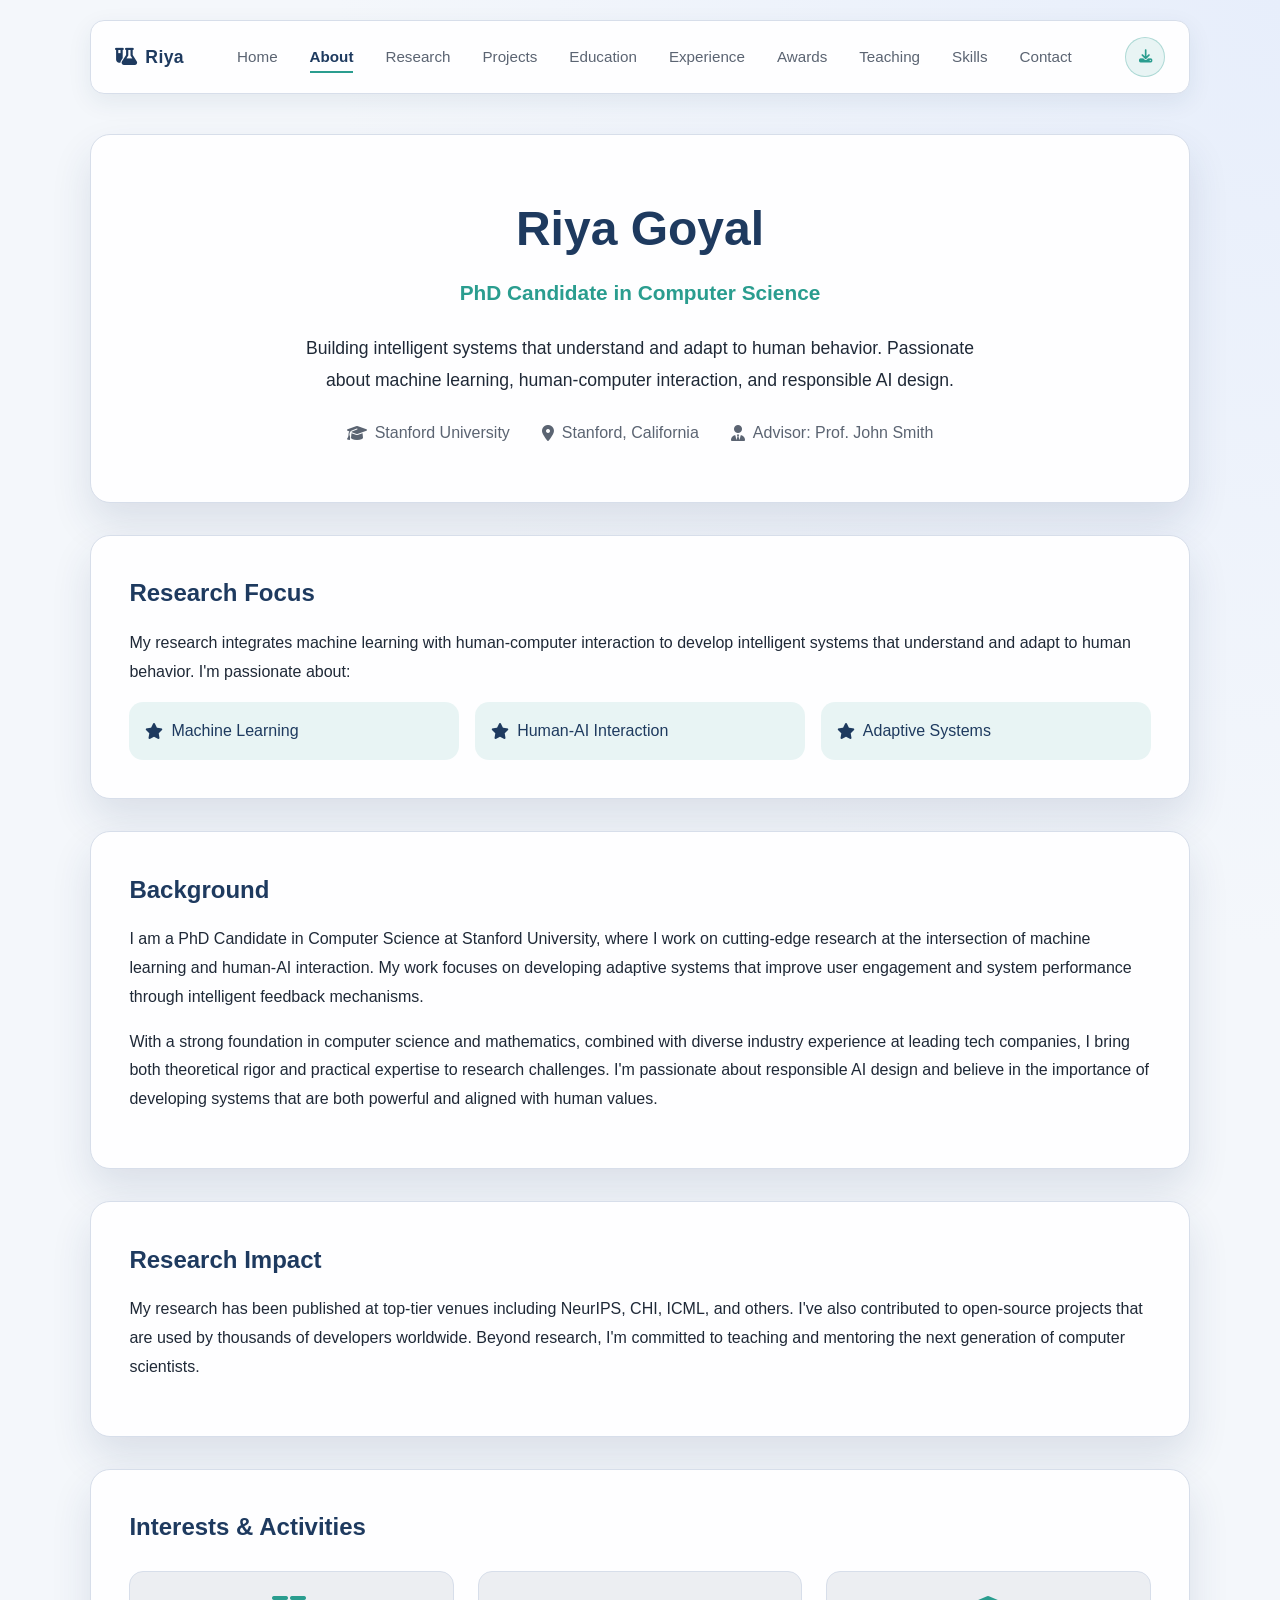
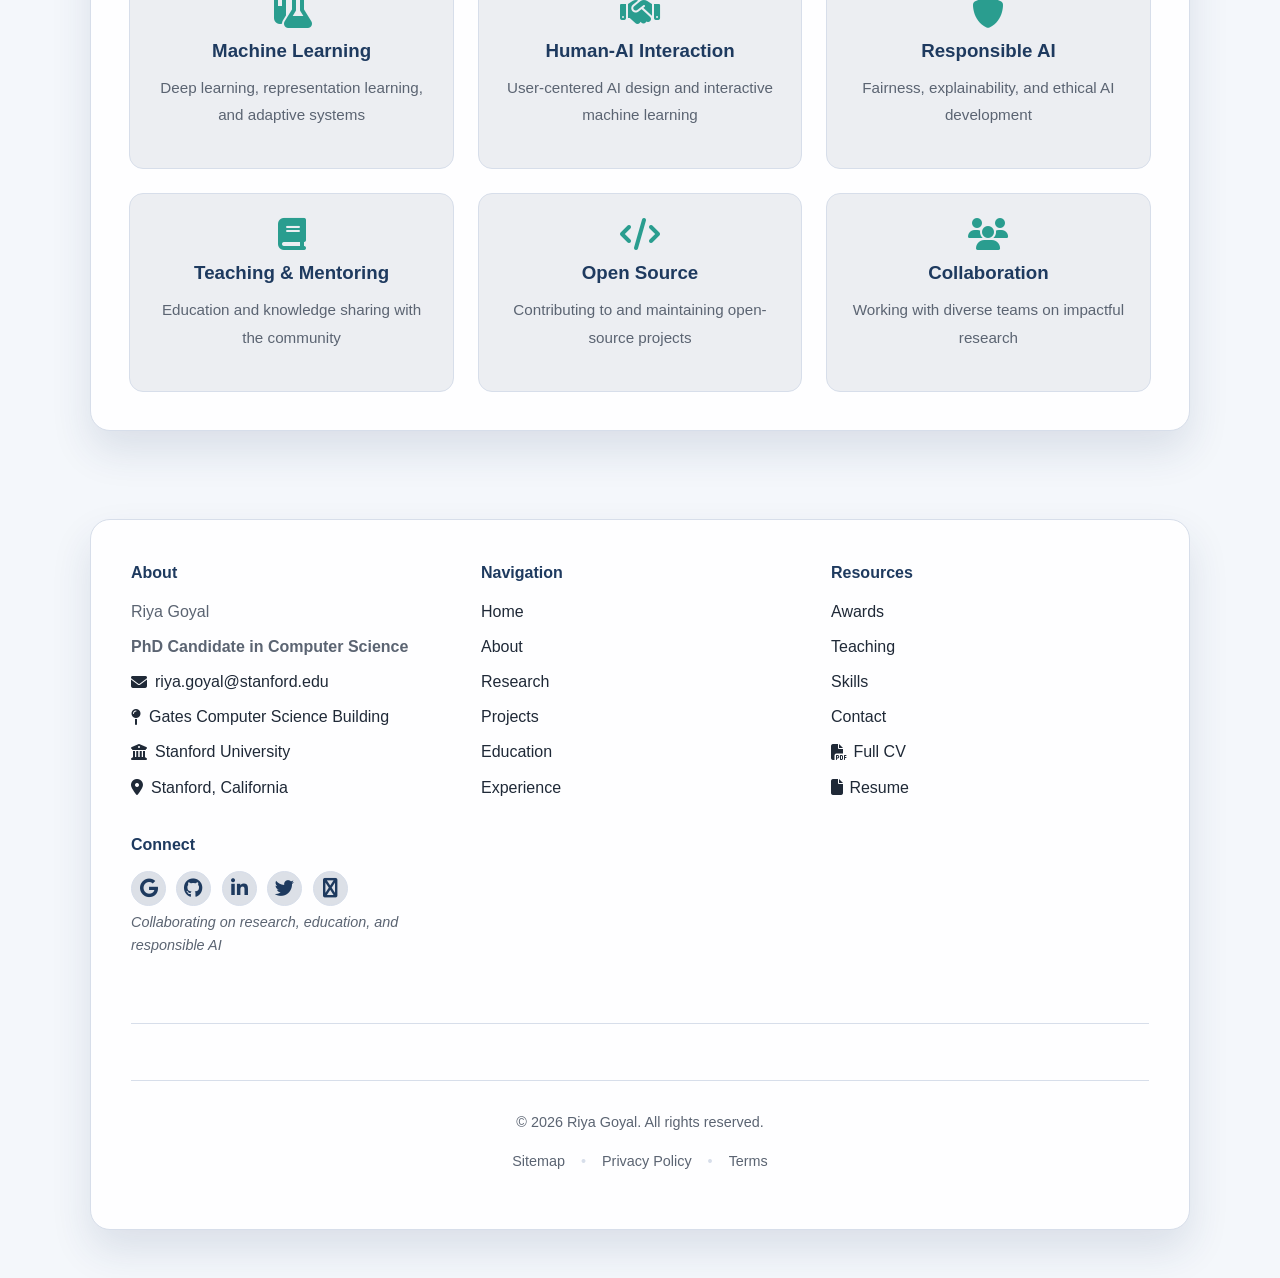
==== about.html @ a67e192d "upgraded Co-authored-by: Copilot <copilot@github.com>" ====
<!doctype html>
<html lang="en">
  <head>
    <meta charset="UTF-8" />
    <meta name="viewport" content="width=device-width, initial-scale=1.0" />
    <meta
      name="description"
      content="About Riya Goyal. PhD Candidate at Stanford University, researcher in machine learning and human-AI interaction."
    />
    <meta name="keywords" content="About, Bio, Profile, Riya Goyal, Stanford" />
    <meta property="og:title" content="About - Riya Goyal" />
    <meta property="og:description" content="Learn more about Riya Goyal" />
    <meta property="og:type" content="website" />
    <link rel="canonical" href="https://riyagoyal.com/about" />
    <link rel="icon" type="image/x-icon" href="./favicon.ico" />
    <title>About - Riya Goyal</title>
    <link
      rel="stylesheet"
      href="https://cdnjs.cloudflare.com/ajax/libs/font-awesome/6.5.2/css/all.min.css"
    />
    <link rel="stylesheet" href="./src/styles/reset.css" />
    <link rel="stylesheet" href="./src/styles/design-tokens.css" />
    <link rel="stylesheet" href="./src/styles/main.css" />
  </head>
  <body>
    <div id="app"></div>
    <script type="module">
      import { profile } from './src/data/profile.js';
      import { createNavigation } from './src/components/Navigation.js';
      import { createAbout } from './src/components/About.js';
      import { createPageFooter } from './src/components/PageFooter.js';

      const app = document.querySelector('#app');
      const page = document.createElement('div');
      page.className = 'page-shell';

      page.append(
        createNavigation(profile, 'about'),
        createAbout(profile),
        createPageFooter(profile)
      );

      app.append(page);
    </script>
  </body>
</html>
---- src/styles/design-tokens.css ----
:root {
  --bg: #f4f7fb;
  --surface: #ffffff;
  --text: #1f2937;
  --muted: #5b6472;
  --primary: #1e3a5f;
  --accent: #2a9d8f;
  --border: #d7deea;
  --shadow: 0 20px 40px rgba(30, 58, 95, 0.12);
  --radius-lg: 20px;
  --radius-md: 14px;
  --container: min(1100px, 92vw);
  --space: clamp(1rem, 2vw, 1.4rem);
}
---- src/styles/main.css ----
/* ========== BASE STYLES ========== */
body {
  font-family: 'Inter', 'Segoe UI', Roboto, sans-serif;
  background: radial-gradient(circle at top right, #e7eefb, var(--bg) 30%);
  color: var(--text);
  line-height: 1.6;
  scroll-behavior: smooth;
  -webkit-font-smoothing: antialiased;
}

.page-shell {
  width: var(--container);
  margin: 1.25rem auto 3rem;
  display: grid;
  gap: 2.5rem;
}

/* ========== GLASS PANEL EFFECT ========== */
.glass-panel {
  background: color-mix(in oklab, var(--surface) 88%, #f3f8ff);
  border: 1px solid var(--border);
  border-radius: var(--radius-lg);
  box-shadow: var(--shadow);
  transition: all 0.3s cubic-bezier(0.23, 1, 0.320, 1);
}

.glass-panel:hover {
  transform: translateY(-2px);
  box-shadow: 0 25px 50px rgba(30, 58, 95, 0.15);
}

/* ========== HEADER ========== */
.site-header {
  display: flex;
  justify-content: space-between;
  align-items: center;
  padding: 1rem 1.5rem;
  position: sticky;
  top: 0.8rem;
  backdrop-filter: blur(10px);
  z-index: 20;
  border-radius: var(--radius-md);
}

.site-header.sticky {
  box-shadow: 0 8px 24px rgba(30, 58, 95, 0.08);
}

.header-container {
  width: 100%;
  display: flex;
  justify-content: space-between;
  align-items: center;
  gap: 2rem;
}

.brand {
  font-weight: 700;
  letter-spacing: 0.02em;
  color: var(--primary);
  display: flex;
  align-items: center;
  gap: 0.5rem;
  font-size: 1.1rem;
  white-space: nowrap;
}

.brand:hover {
  color: var(--accent);
  transition: color 0.2s ease;
}

.nav-links {
  display: flex;
  gap: 2rem;
  color: var(--muted);
  flex: 1;
  justify-content: center;
}

.nav-links a {
  font-weight: 500;
  font-size: 0.95rem;
  position: relative;
  transition: color 0.2s ease;
}

.nav-links a:hover,
.nav-links a:focus {
  color: var(--primary);
}

.nav-links a::after {
  content: '';
  position: absolute;
  bottom: -4px;
  left: 0;
  right: 0;
  height: 2px;
  background: var(--accent);
  transform: scaleX(0);
  transition: transform 0.2s ease;
}

.nav-links a:hover::after {
  transform: scaleX(1);
}

.nav-actions {
  display: flex;
  gap: 1rem;
  align-items: center;
}

.btn-icon {
  width: 40px;
  height: 40px;
  border-radius: 50%;
  background: color-mix(in oklab, var(--accent) 10%, transparent);
  border: 1px solid color-mix(in oklab, var(--accent) 30%, transparent);
  color: var(--accent);
  cursor: pointer;
  display: flex;
  align-items: center;
  justify-content: center;
  transition: all 0.2s ease;
}

.btn-icon:hover {
  background: var(--accent);
  color: white;
  transform: scale(1.05);
}

/* ========== BUTTONS ========== */
.btn {
  display: inline-flex;
  align-items: center;
  gap: 0.5rem;
  padding: 0.8rem 1.6rem;
  border-radius: 999px;
  border: none;
  font-weight: 600;
  font-size: 0.95rem;
  cursor: pointer;
  transition: all 0.3s ease;
  text-decoration: none;
}

.btn-primary {
  background: var(--primary);
  color: white;
  box-shadow: 0 8px 16px rgba(30, 58, 95, 0.2);
}

.btn-primary:hover {
  background: color-mix(in oklab, var(--primary) 90%, black);
  transform: translateY(-2px);
  box-shadow: 0 12px 24px rgba(30, 58, 95, 0.3);
}

.btn-secondary {
  background: transparent;
  color: var(--primary);
  border: 2px solid var(--primary);
}

.btn-secondary:hover {
  background: var(--primary);
  color: white;
}

/* ========== HERO SECTION ========== */
.hero {
  display: grid;
  grid-template-columns: 1.5fr 1fr;
  gap: 2rem;
  align-items: stretch;
}

.hero-content,
.hero-card {
  padding: clamp(1.5rem, 3vw, 2.5rem);
}

.eyebrow {
  color: var(--accent);
  font-weight: 700;
  font-size: 0.9rem;
  margin-bottom: 0.75rem;
  text-transform: uppercase;
  letter-spacing: 0.05em;
  display: flex;
  align-items: center;
  gap: 0.5rem;
}

.hero h1 {
  font-size: clamp(2rem, 5vw, 3.2rem);
  color: var(--primary);
  line-height: 1.2;
  font-weight: 800;
  margin-bottom: 0.5rem;
}

.hero h2 {
  font-size: clamp(1.1rem, 2.5vw, 1.4rem);
  color: var(--muted);
  font-weight: 500;
}

.hero-meta,
.hero-meta-advisor,
.hero-statement {
  margin-top: 1rem;
  display: flex;
  align-items: center;
  gap: 0.5rem;
}

.hero-statement {
  font-size: 1.1rem;
  color: var(--text);
  line-height: 1.8;
  margin-top: 1.5rem;
  display: block;
}

.focus-tags {
  margin-top: 1.5rem;
  display: flex;
  flex-wrap: wrap;
  gap: 0.75rem;
}

.tag {
  background: color-mix(in oklab, var(--accent) 15%, transparent);
  color: var(--accent);
  border: 1px solid color-mix(in oklab, var(--accent) 40%, transparent);
  padding: 0.5rem 1rem;
  border-radius: 999px;
  font-size: 0.88rem;
  font-weight: 500;
  transition: all 0.2s ease;
  display: inline-flex;
  align-items: center;
  gap: 0.4rem;
}

.tag:hover {
  background: color-mix(in oklab, var(--accent) 25%, transparent);
  border-color: var(--accent);
}

.accent-tag {
  background: color-mix(in oklab, var(--primary) 15%, transparent);
  color: var(--primary);
  border-color: color-mix(in oklab, var(--primary) 40%, transparent);
}

.hero-actions {
  margin-top: 2rem;
  display: flex;
  gap: 1rem;
  flex-wrap: wrap;
}

.hero-card {
  border-radius: var(--radius-lg);
  display: flex;
  flex-direction: column;
  justify-content: center;
}

.hero-card h3 {
  color: var(--primary);
  margin-bottom: 1rem;
  display: flex;
  align-items: center;
  gap: 0.5rem;
}

.quick-stats {
  display: grid;
  gap: 0.8rem;
}

.quick-stats li {
  display: flex;
  justify-content: space-between;
  padding-bottom: 0.8rem;
  border-bottom: 1px solid var(--border);
}

.quick-stats li:last-child {
  border-bottom: none;
}

.quick-stats strong {
  color: var(--primary);
  font-size: 1.2rem;
}

/* ========== METRICS ========== */
.metrics {
  display: grid;
  grid-template-columns: repeat(auto-fit, minmax(200px, 1fr));
  gap: 1.2rem;
}

.metric-card {
  padding: 1.5rem;
  text-align: center;
  position: relative;
  overflow: hidden;
}

.metric-card::before {
  content: '';
  position: absolute;
  top: -50%;
  right: -50%;
  width: 200px;
  height: 200px;
  background: radial-gradient(circle, var(--accent), transparent);
  opacity: 0.05;
  pointer-events: none;
}

.metric-card h3 {
  color: var(--primary);
  font-size: 2.2rem;
  font-weight: 800;
  margin-bottom: 0.5rem;
}

.metric-card p {
  color: var(--muted);
  font-size: 0.95rem;
  font-weight: 500;
}

/* ========== CONTENT SECTIONS ========== */
.content-section {
  padding: 0;
}

.section-heading {
  margin-bottom: 2rem;
}

.section-heading .eyebrow {
  display: flex;
  align-items: center;
  gap: 0.5rem;
}

.section-heading h2 {
  color: var(--primary);
  font-size: clamp(1.4rem, 4vw, 2rem);
  margin-top: 0.5rem;
  margin-bottom: 0.5rem;
  font-weight: 800;
}

.section-subtitle {
  color: var(--muted);
  font-size: 1rem;
  margin-top: 0.5rem;
}

/* ========== CARDS GRID ========== */
.cards-grid {
  display: grid;
  grid-template-columns: repeat(auto-fit, minmax(280px, 1fr));
  gap: 1.5rem;
}

.feature-card {
  padding: 1.8rem;
  display: flex;
  flex-direction: column;
  gap: 0.8rem;
}

.feature-card i {
  font-size: 1.8rem;
  color: var(--accent);
}

.feature-card h3 {
  color: var(--primary);
  font-weight: 700;
}

.feature-card p {
  color: var(--muted);
  line-height: 1.6;
}

/* ========== PUBLICATIONS ========== */
.publications-list {
  display: grid;
  gap: 1rem;
}

.publication-item {
  padding: 1.5rem;
  display: grid;
  gap: 0.8rem;
}

.pub-header {
  display: flex;
  gap: 1rem;
  align-items: center;
}

.year {
  background: color-mix(in oklab, var(--primary) 15%, transparent);
  color: var(--primary);
  padding: 0.3rem 0.8rem;
  border-radius: 999px;
  font-weight: 700;
  font-size: 0.85rem;
}

.pub-type {
  background: color-mix(in oklab, var(--accent) 15%, transparent);
  color: var(--accent);
  padding: 0.3rem 0.8rem;
  border-radius: 999px;
  font-size: 0.8rem;
  font-weight: 600;
  text-transform: uppercase;
}

.publication-item h3 {
  color: var(--primary);
  font-size: 1.1rem;
}

.publication-item .venue {
  color: var(--muted);
  font-size: 0.95rem;
  display: flex;
  align-items: center;
  gap: 0.5rem;
}

/* ========== PROJECTS ========== */
.projects-grid {
  display: grid;
  grid-template-columns: repeat(auto-fit, minmax(320px, 1fr));
  gap: 1.5rem;
}

.project-card {
  padding: 1.8rem;
  display: flex;
  flex-direction: column;
  gap: 1rem;
  position: relative;
  overflow: hidden;
}

.project-header {
  display: flex;
  justify-content: space-between;
  align-items: start;
  gap: 1rem;
}

.project-card h3 {
  color: var(--primary);
  font-size: 1.15rem;
  flex: 1;
}

.project-link {
  flex-shrink: 0;
  width: 36px;
  height: 36px;
  border-radius: 50%;
  background: color-mix(in oklab, var(--accent) 15%, transparent);
  color: var(--accent);
  display: flex;
  align-items: center;
  justify-content: center;
  transition: all 0.2s ease;
}

.project-link:hover {
  background: var(--accent);
  color: white;
  transform: translate(2px, -2px);
}

.project-description {
  color: var(--text);
  line-height: 1.6;
  font-size: 0.95rem;
}

.tech-stack {
  display: flex;
  flex-wrap: wrap;
  gap: 0.5rem;
}

.tech-badge {
  background: color-mix(in oklab, var(--primary) 15%, transparent);
  color: var(--primary);
  padding: 0.3rem 0.8rem;
  border-radius: 999px;
  font-size: 0.8rem;
  font-weight: 600;
}

.project-impact {
  color: var(--muted);
  font-size: 0.9rem;
  margin-top: 0.5rem;
  display: flex;
  align-items: center;
  gap: 0.5rem;
}

/* ========== EDUCATION ========== */
.education-cards {
  display: grid;
  gap: 1.5rem;
}

.education-card {
  padding: 1.8rem;
  display: grid;
  gap: 0.8rem;
  border-left: 4px solid var(--accent);
}

.edu-header {
  display: flex;
  justify-content: space-between;
  align-items: start;
  gap: 1rem;
}

.education-card h3 {
  color: var(--primary);
  font-weight: 700;
}

.institution {
  color: var(--muted);
  display: flex;
  align-items: center;
  gap: 0.5rem;
  font-weight: 500;
}

.focus {
  color: var(--text);
  font-size: 0.95rem;
}

.advisor {
  color: var(--text);
  font-size: 0.95rem;
}

.gpa,
.honors {
  color: var(--accent);
  font-size: 0.95rem;
  font-weight: 600;
}

/* ========== EXPERIENCE ========== */
.experience-timeline {
  display: grid;
  gap: 1.5rem;
  position: relative;
}

.experience-card {
  padding: 1.8rem;
  display: grid;
  gap: 0.8rem;
}

.exp-header {
  display: flex;
  justify-content: space-between;
  align-items: start;
  gap: 1rem;
}

.experience-card h3 {
  color: var(--primary);
  font-weight: 700;
}

.company {
  color: var(--muted);
  display: flex;
  align-items: center;
  gap: 0.5rem;
  font-weight: 500;
}

.period {
  background: color-mix(in oklab, var(--accent) 15%, transparent);
  color: var(--accent);
  padding: 0.4rem 0.9rem;
  border-radius: 999px;
  font-size: 0.85rem;
  font-weight: 600;
  white-space: nowrap;
}

.location {
  color: var(--muted);
  font-size: 0.95rem;
  display: flex;
  align-items: center;
  gap: 0.5rem;
}

.description {
  color: var(--text);
  line-height: 1.6;
}

/* ========== AWARDS ========== */
.awards-container {
  display: grid;
  gap: 1rem;
}

.award-item {
  padding: 1.5rem;
  display: grid;
  grid-template-columns: 80px 1fr;
  gap: 1.2rem;
  align-items: center;
}

.award-year {
  background: color-mix(in oklab, var(--accent) 20%, transparent);
  color: var(--accent);
  padding: 0.8rem;
  border-radius: var(--radius-md);
  font-weight: 700;
  text-align: center;
  font-size: 0.9rem;
  display: flex;
  align-items: center;
  justify-content: center;
  flex-direction: column;
  gap: 0.3rem;
}

.award-content h3 {
  color: var(--primary);
  font-weight: 700;
}

.award-content p {
  color: var(--muted);
  font-size: 0.95rem;
  margin-top: 0.3rem;
}

/* ========== SKILLS ========== */
.skills-section {
  padding: 0;
}

.skills-grid {
  display: grid;
  grid-template-columns: repeat(auto-fit, minmax(280px, 1fr));
  gap: 1.5rem;
}

.skill-category {
  padding: 1.8rem;
}

.skill-category h3 {
  color: var(--primary);
  margin-bottom: 1rem;
  display: flex;
  align-items: center;
  gap: 0.6rem;
  font-weight: 700;
}

.skill-tags {
  display: flex;
  flex-wrap: wrap;
  gap: 0.8rem;
}

.skill-tag {
  background: color-mix(in oklab, var(--primary) 15%, transparent);
  color: var(--primary);
  padding: 0.5rem 1rem;
  border-radius: 999px;
  font-size: 0.9rem;
  font-weight: 500;
  transition: all 0.2s ease;
  display: inline-flex;
  align-items: center;
  gap: 0.4rem;
}

.skill-tag:hover {
  background: color-mix(in oklab, var(--primary) 25%, transparent);
  transform: translateY(-2px);
}

.research-tag {
  background: color-mix(in oklab, var(--accent) 15%, transparent);
  color: var(--accent);
}

.research-tag:hover {
  background: color-mix(in oklab, var(--accent) 25%, transparent);
}

/* ========== TEACHING ========== */
.teaching-grid {
  display: grid;
  grid-template-columns: repeat(auto-fit, minmax(300px, 1fr));
  gap: 1.5rem;
}

.teaching-card {
  padding: 1.8rem;
}

.teaching-card h3 {
  color: var(--accent);
  display: flex;
  align-items: center;
  gap: 0.6rem;
  margin-bottom: 0.8rem;
  font-weight: 700;
}

.course-name {
  color: var(--primary);
  font-size: 1.05rem;
  font-weight: 700;
  margin-bottom: 0.6rem;
}

.semesters {
  color: var(--muted);
  font-size: 0.9rem;
  display: flex;
  align-items: center;
  gap: 0.4rem;
  margin-bottom: 0.8rem;
}

.responsibilities {
  color: var(--text);
  line-height: 1.6;
  font-size: 0.95rem;
}

/* ========== FOOTER ========== */
.site-footer {
  padding: 2.5rem;
  display: grid;
  grid-template-columns: 1fr;
  gap: 2rem;
  margin-top: 3rem;
}

.footer-content {
  display: grid;
  grid-template-columns: repeat(auto-fit, minmax(280px, 1fr));
  gap: 2rem;
}

.footer-section h2 {
  color: var(--primary);
  font-size: 1.2rem;
  font-weight: 800;
  margin-bottom: 1rem;
}

.footer-section h3 {
  color: var(--primary);
  font-size: 1rem;
  font-weight: 700;
  margin-bottom: 0.8rem;
}

.footer-role {
  color: var(--accent);
  font-weight: 600;
  margin-bottom: 0.8rem;
}

.footer-section p {
  color: var(--text);
  margin-bottom: 0.6rem;
  display: flex;
  align-items: center;
  gap: 0.6rem;
}

.footer-section p a {
  color: var(--accent);
  font-weight: 600;
  transition: color 0.2s ease;
}

.footer-section p a:hover {
  color: var(--primary);
}

.resource-links {
  display: grid;
  gap: 0.6rem;
}

.resource-links li {
  list-style: none;
}

.resource-links a {
  color: var(--text);
  display: flex;
  align-items: center;
  gap: 0.6rem;
  font-weight: 500;
  transition: color 0.2s ease;
}

.resource-links a:hover {
  color: var(--accent);
}

.social-links {
  display: flex;
  gap: 1rem;
  flex-wrap: wrap;
}

.social-icon {
  width: 44px;
  height: 44px;
  border-radius: 50%;
  background: color-mix(in oklab, var(--primary) 15%, transparent);
  color: var(--primary);
  display: flex;
  align-items: center;
  justify-content: center;
  font-size: 1.2rem;
  transition: all 0.2s ease;
}

.social-icon:hover {
  background: var(--primary);
  color: white;
  transform: translateY(-3px);
}

.footer-bottom {
  text-align: center;
  padding-top: 1.5rem;
  border-top: 1px solid var(--border);
  color: var(--muted);
  font-size: 0.9rem;
}

/* ========== RESPONSIVE DESIGN ========== */
@media (max-width: 768px) {
  .hero {
    grid-template-columns: 1fr;
  }

  .header-container {
    flex-direction: column;
    gap: 1rem;
  }

  .nav-links {
    gap: 0.8rem;
    font-size: 0.9rem;
  }

  .cards-grid,
  .projects-grid,
  .skills-grid {
    grid-template-columns: 1fr;
  }

  .award-item {
    grid-template-columns: 1fr;
  }

  .metrics {
    grid-template-columns: repeat(2, 1fr);
  }

  .page-shell {
    margin: 1rem auto 2rem;
    gap: 1.5rem;
  }
}

.site-footer h2,
.site-footer h3 {
  color: var(--primary);
}

.site-footer p {
  color: var(--muted);
  margin-top: 0.35rem;
}

.social-links {
  margin-top: 0.45rem;
  display: flex;
  gap: 0.65rem;
}

.social-links a {
  width: 35px;
  height: 35px;
  border-radius: 50%;
  border: 1px solid var(--border);
  display: grid;
  place-items: center;
  color: var(--primary);
  transition: transform 160ms ease, background-color 160ms ease;
}

.social-links a:hover {
  transform: translateY(-3px);
  background-color: #eef5ff;
}

.floating {
  animation: float 6s ease-in-out infinite;
}

.floating-soft {
  animation: floatSoft 7s ease-in-out infinite;
}

@keyframes float {
  0%,
  100% {
    transform: translateY(0px);
  }
  50% {
    transform: translateY(-9px);
  }
}

@keyframes floatSoft {
  0%,
  100% {
    transform: translateY(0px);
  }
  50% {
    transform: translateY(-5px);
  }
}

@media (max-width: 980px) {
  .metrics {
    grid-template-columns: repeat(2, 1fr);
  }

  .cards-grid {
    grid-template-columns: 1fr;
  }

  .hero {
    grid-template-columns: 1fr;
  }
}

@media (max-width: 680px) {
  .site-header {
    flex-direction: column;
    gap: 0.45rem;
  }

  .nav-links {
    flex-wrap: wrap;
    justify-content: center;
  }

  .metrics {
    grid-template-columns: 1fr;
  }

  .timeline-item {
    grid-template-columns: 1fr;
  }
}

/* ========== NAVIGATION ACTIVE STATE ========== */
.nav-links a.active {
  color: var(--primary);
  font-weight: 600;
}

.nav-links a.active::after {
  transform: scaleX(1);
}

/* ========== PAGE CONTENT LAYOUT ========== */
.page-content {
  display: grid;
  gap: 2rem;
}

/* ========== ABOUT PAGE ========== */
.about-hero {
  padding: clamp(2rem, 5vw, 3.5rem);
  text-align: center;
}

.about-hero h1 {
  font-size: clamp(2rem, 5vw, 3rem);
  color: var(--primary);
  margin-bottom: 0.5rem;
}

.about-subtitle {
  font-size: 1.3rem;
  color: var(--accent);
  font-weight: 600;
  margin-bottom: 1.5rem;
}

.about-statement {
  font-size: 1.1rem;
  line-height: 1.8;
  max-width: 700px;
  margin: 0 auto 1.5rem;
  color: var(--text);
}

.about-meta {
  display: flex;
  justify-content: center;
  flex-wrap: wrap;
  gap: 2rem;
  margin-top: 1.5rem;
}

.about-meta span {
  display: flex;
  align-items: center;
  gap: 0.5rem;
  color: var(--muted);
  font-weight: 500;
}

.about-section {
  padding: clamp(1.5rem, 3vw, 2.5rem);
}

.about-section h2 {
  color: var(--primary);
  font-size: 1.5rem;
  margin-bottom: 1rem;
}

.about-section p {
  color: var(--text);
  line-height: 1.8;
  margin-bottom: 1rem;
}

.focus-areas {
  display: grid;
  grid-template-columns: repeat(auto-fit, minmax(200px, 1fr));
  gap: 1rem;
  margin-top: 1rem;
}

.focus-item {
  padding: 1rem;
  background: color-mix(in oklab, var(--accent) 10%, transparent);
  border-radius: var(--radius-md);
  color: var(--primary);
  font-weight: 500;
  display: flex;
  align-items: center;
  gap: 0.5rem;
}

.interests-grid {
  display: grid;
  grid-template-columns: repeat(auto-fit, minmax(250px, 1fr));
  gap: 1.5rem;
  margin-top: 1.5rem;
}

.interest-item {
  padding: 1.5rem;
  background: color-mix(in oklab, var(--primary) 8%, transparent);
  border-radius: var(--radius-md);
  border: 1px solid var(--border);
  text-align: center;
  transition: all 0.3s ease;
}

.interest-item:hover {
  transform: translateY(-5px);
  box-shadow: 0 12px 24px rgba(30, 58, 95, 0.1);
}

.interest-item i {
  font-size: 2rem;
  color: var(--accent);
  margin-bottom: 0.5rem;
}

.interest-item h3 {
  color: var(--primary);
  margin-bottom: 0.5rem;
}

.interest-item p {
  color: var(--muted);
  font-size: 0.95rem;
}

/* ========== CONTACT PAGE ========== */
.contact-hero {
  text-align: center;
  padding: clamp(2rem, 5vw, 3.5rem);
}

.contact-hero h1 {
  font-size: clamp(2rem, 5vw, 2.8rem);
  color: var(--primary);
  margin-bottom: 1rem;
}

.contact-intro {
  font-size: 1.1rem;
  color: var(--muted);
  max-width: 600px;
  margin: 0 auto;
  line-height: 1.8;
}

.contact-container {
  display: grid;
  grid-template-columns: 1fr 1fr;
  gap: 2rem;
}

.contact-methods {
  padding: clamp(1.5rem, 3vw, 2.5rem);
}

.contact-methods h2,
.contact-form-section h2 {
  color: var(--primary);
  font-size: 1.3rem;
  margin-bottom: 1.5rem;
}

.contact-method {
  margin-bottom: 2rem;
}

.contact-method:last-child {
  margin-bottom: 0;
}

.contact-method h3 {
  color: var(--primary);
  font-size: 1.1rem;
  margin-bottom: 0.5rem;
  display: flex;
  align-items: center;
  gap: 0.5rem;
}

.contact-method p {
  color: var(--text);
  margin-bottom: 0.3rem;
}

.contact-note {
  color: var(--muted);
  font-size: 0.95rem;
  margin-top: 0.5rem;
}

.contact-link {
  color: var(--accent);
  font-weight: 600;
  transition: color 0.2s ease;
}

.contact-link:hover {
  color: var(--primary);
}

/* ========== CONTACT FORM ========== */
.contact-form-section {
  padding: clamp(1.5rem, 3vw, 2.5rem);
}

.contact-form {
  display: grid;
  gap: 1.5rem;
}

.form-group {
  display: grid;
  gap: 0.5rem;
}

.form-group label {
  color: var(--primary);
  font-weight: 600;
  font-size: 0.95rem;
}

.form-group input,
.form-group textarea,
.form-group select {
  padding: 0.75rem 1rem;
  border: 1px solid var(--border);
  border-radius: var(--radius-md);
  font-family: inherit;
  font-size: 0.95rem;
  color: var(--text);
  background: color-mix(in oklab, var(--surface) 80%, #f3f8ff);
  transition: all 0.2s ease;
}

.form-group input:focus,
.form-group textarea:focus,
.form-group select:focus {
  outline: none;
  border-color: var(--accent);
  box-shadow: 0 0 0 3px color-mix(in oklab, var(--accent) 15%, transparent);
}

.form-group textarea {
  resize: vertical;
  min-height: 120px;
}

/* ========== CONTACT SOCIAL ========== */
.contact-social {
  padding: clamp(1.5rem, 3vw, 2.5rem);
  text-align: center;
}

.contact-social h2 {
  color: var(--primary);
  font-size: 1.3rem;
  margin-bottom: 1rem;
}

.contact-social-links {
  display: flex;
  justify-content: center;
  flex-wrap: wrap;
  gap: 1.5rem;
  margin: 1.5rem 0;
}

.contact-social-links a {
  display: flex;
  flex-direction: column;
  align-items: center;
  gap: 0.5rem;
  padding: 1rem;
  border-radius: var(--radius-md);
  background: color-mix(in oklab, var(--primary) 8%, transparent);
  color: var(--primary);
  transition: all 0.3s ease;
  font-weight: 500;
}

.contact-social-links a:hover {
  background: var(--primary);
  color: white;
  transform: translateY(-3px);
}

.contact-social-links i {
  font-size: 1.5rem;
}

/* ========== FAQ SECTION ========== */
.faq-section {
  padding: clamp(1.5rem, 3vw, 2.5rem);
}

.faq-section h2 {
  color: var(--primary);
  font-size: 1.3rem;
  margin-bottom: 1.5rem;
}

.faq-items {
  display: grid;
  gap: 1.5rem;
}

.faq-item {
  padding: 1.5rem;
  border-left: 4px solid var(--accent);
  background: color-mix(in oklab, var(--accent) 5%, transparent);
  border-radius: var(--radius-md);
}

.faq-item h3 {
  color: var(--primary);
  margin-bottom: 0.5rem;
  font-size: 1rem;
}

.faq-item p {
  color: var(--text);
  line-height: 1.7;
}

/* ========== FOOTER UPDATES ========== */
.footer-divider {
  border: none;
  height: 1px;
  background: var(--border);
  margin: 1.5rem 0;
}

.footer-info {
  list-style: none;
  display: grid;
  gap: 0.6rem;
}

.footer-info li {
  display: flex;
  align-items: center;
  gap: 0.5rem;
  color: var(--text);
}

.footer-links {
  list-style: none;
  display: grid;
  gap: 0.6rem;
}

.footer-links a {
  color: var(--text);
  font-weight: 500;
  transition: color 0.2s ease;
  display: flex;
  align-items: center;
  gap: 0.4rem;
}

.footer-links a:hover {
  color: var(--accent);
}

.footer-social {
  justify-content: flex-start;
}

.footer-tagline {
  margin-top: 1rem;
  color: var(--muted);
  font-size: 0.9rem;
  font-style: italic;
}

.copyright {
  text-align: center;
}

.copyright p {
  color: var(--muted);
  font-size: 0.9rem;
}

.footer-meta {
  text-align: center;
  display: flex;
  justify-content: center;
  align-items: center;
  gap: 1rem;
  flex-wrap: wrap;
  margin: 1rem 0;
}

.footer-meta a {
  color: var(--muted);
  font-size: 0.9rem;
  transition: color 0.2s ease;
  text-decoration: none;
}

.footer-meta a:hover {
  color: var(--accent);
}

.separator {
  color: var(--border);
}

.footer-credit {
  text-align: center;
}

.footer-credit p {
  color: var(--muted);
  font-size: 0.85rem;
}

.footer-credit i {
  color: #e74c3c;
}

/* ========== LEGAL PAGES ========== */
.legal-content {
  max-width: 900px;
  margin: 0 auto;
}

.last-updated {
  color: var(--muted);
  font-size: 0.95rem;
  margin-top: 1rem;
}

.legal-content h2 {
  color: var(--primary);
  font-size: 1.3rem;
  margin-top: 2rem;
  margin-bottom: 1rem;
}

.legal-content h3 {
  color: var(--primary);
  font-size: 1.1rem;
  margin-top: 1rem;
  margin-bottom: 0.75rem;
}

.legal-content p {
  color: var(--text);
  line-height: 1.8;
  margin-bottom: 1rem;
}

.legal-content ul {
  margin-left: 1.5rem;
  margin-bottom: 1rem;
}

.legal-content li {
  color: var(--text);
  margin-bottom: 0.5rem;
}

.legal-content a {
  color: var(--accent);
  font-weight: 500;
  transition: color 0.2s ease;
}

.legal-content a:hover {
  color: var(--primary);
}

/* ========== SITEMAP PAGE ========== */
.sitemap-list {
  list-style: none;
  display: grid;
  gap: 0.8rem;
  margin-top: 1rem;
}

.sitemap-list li {
  padding: 0.75rem 0;
  border-bottom: 1px solid var(--border);
}

.sitemap-list a {
  color: var(--accent);
  font-weight: 500;
  transition: color 0.2s ease;
}

.sitemap-list a:hover {
  color: var(--primary);
}

/* ========== RESPONSIVE ADJUSTMENTS ========== */
@media (max-width: 768px) {
  .contact-container {
    grid-template-columns: 1fr;
  }

  .about-meta {
    gap: 1rem;
    flex-direction: column;
    align-items: center;
  }

  .interests-grid {
    grid-template-columns: 1fr;
  }

  .nav-links {
    flex-wrap: wrap;
    gap: 1rem;
  }

  .contact-social-links {
    gap: 1rem;
  }
}
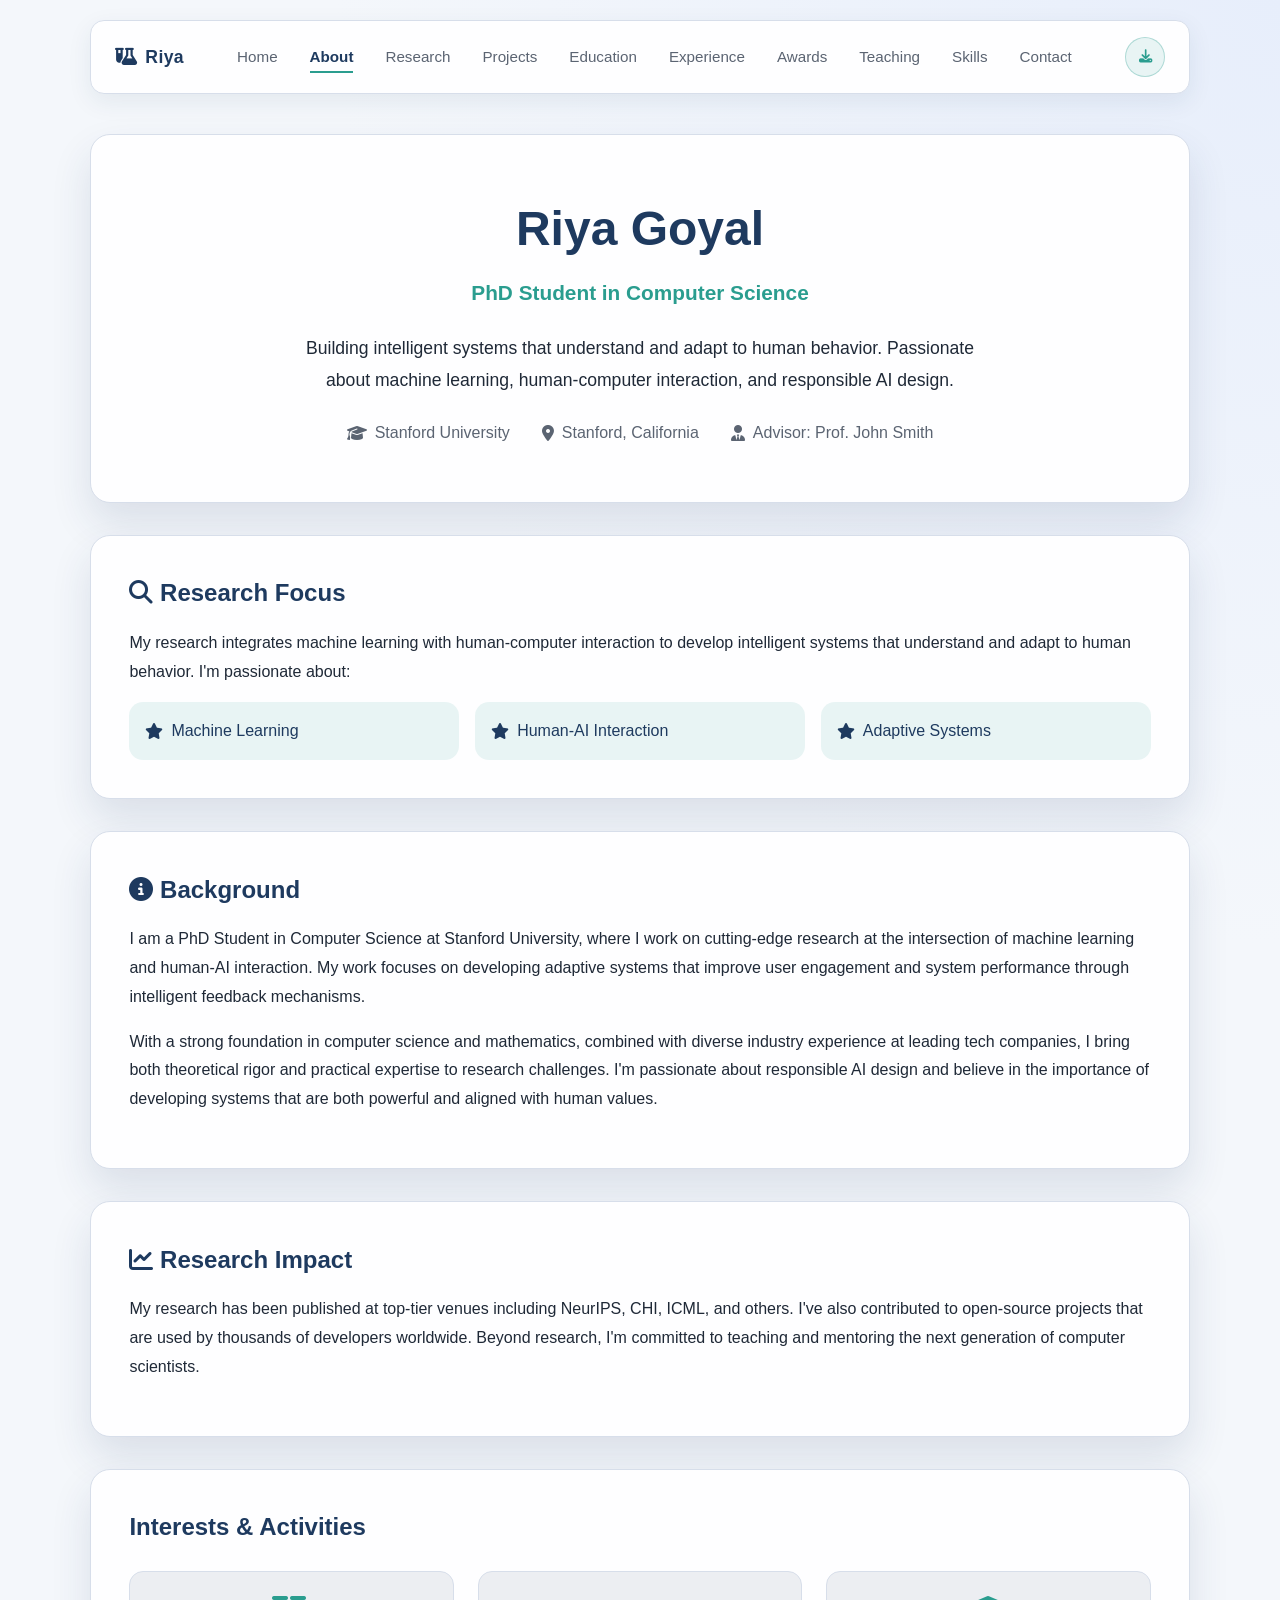
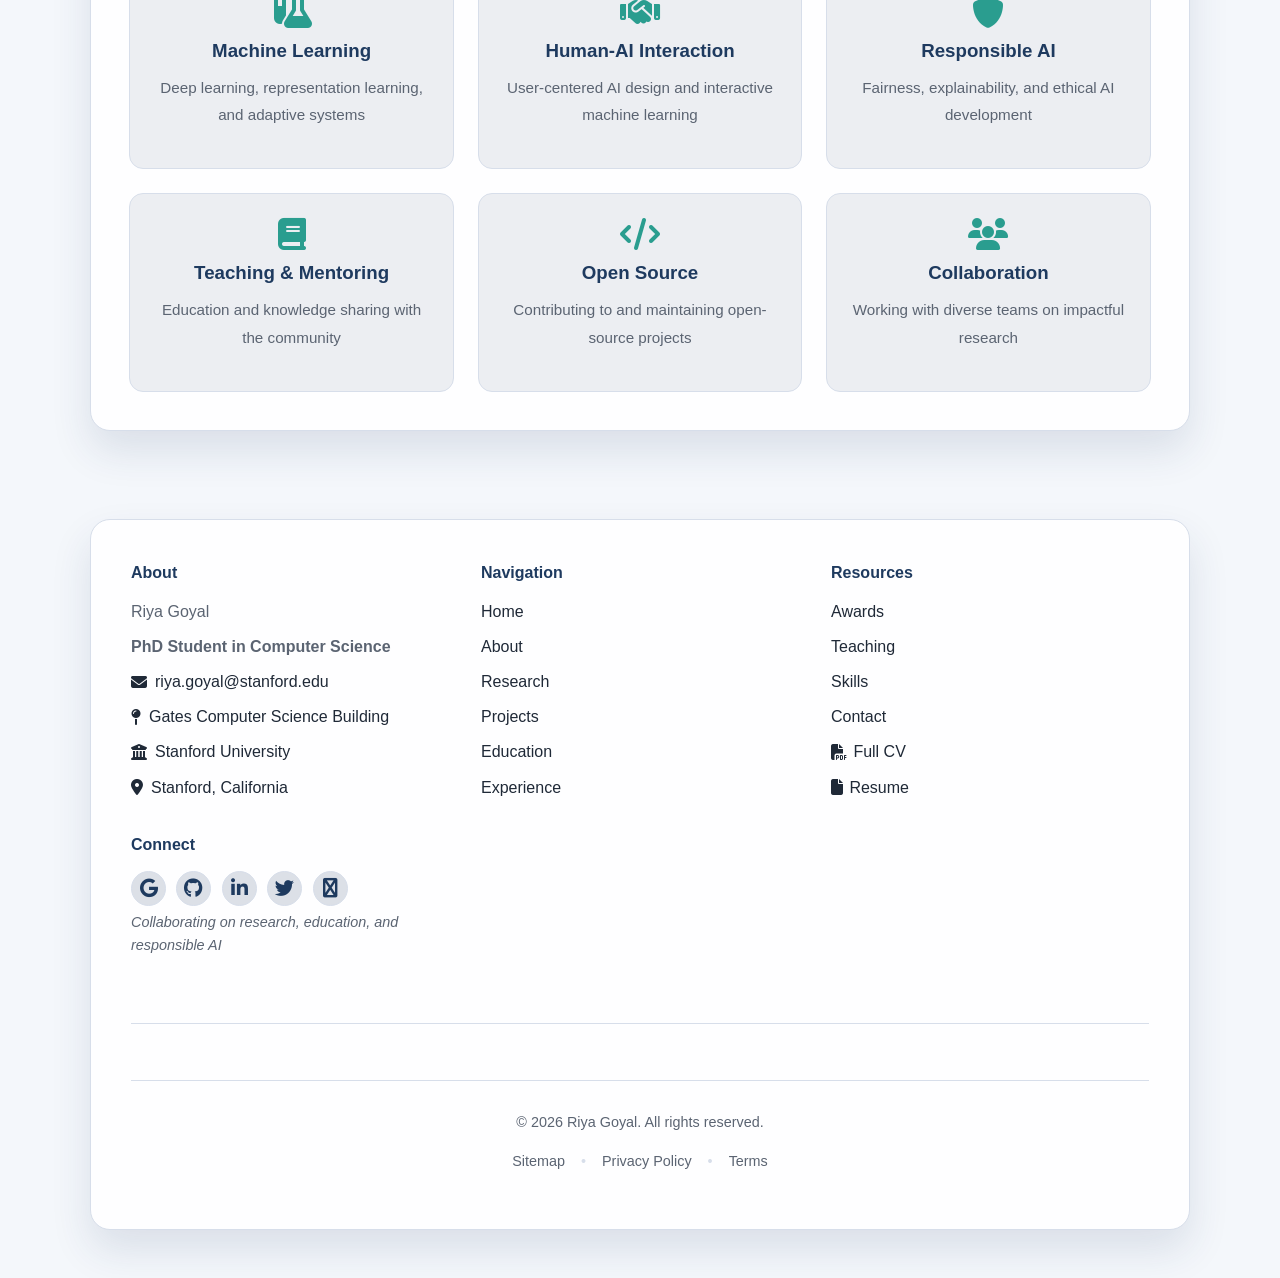
==== commit d8523bf5: "Upgrade Co-authored-by: Copilot <copilot@github.com>" ====
--- a/about.html
+++ b/about.html
@@ -5,7 +5,7 @@
     <meta name="viewport" content="width=device-width, initial-scale=1.0" />
     <meta
       name="description"
-      content="About Riya Goyal. PhD Candidate at Stanford University, researcher in machine learning and human-AI interaction."
+      content="About Riya Goyal. PhD Student at Stanford University, researcher in machine learning and human-AI interaction."
     />
     <meta name="keywords" content="About, Bio, Profile, Riya Goyal, Stanford" />
     <meta property="og:title" content="About - Riya Goyal" />
--- a/src/styles/main.css
+++ b/src/styles/main.css
@@ -270,11 +270,49 @@
   display: flex;
   flex-direction: column;
   justify-content: center;
+  gap: 1.5rem;
+}
+
+.profile-photo-container {
+  position: relative;
+  width: 100%;
+  aspect-ratio: 1;
+  border-radius: var(--radius-lg);
+  overflow: hidden;
+  background: linear-gradient(135deg, var(--primary), var(--accent));
+  display: flex;
+  align-items: center;
+  justify-content: center;
+  box-shadow: 0 10px 30px rgba(30, 58, 95, 0.2);
+}
+
+.profile-photo {
+  width: 100%;
+  height: 100%;
+  object-fit: cover;
+  display: block;
+}
+
+.photo-badge {
+  position: absolute;
+  bottom: 12px;
+  right: 12px;
+  width: 48px;
+  height: 48px;
+  background: var(--accent);
+  color: white;
+  border-radius: 50%;
+  display: flex;
+  align-items: center;
+  justify-content: center;
+  font-size: 1.2rem;
+  box-shadow: 0 4px 12px rgba(42, 157, 143, 0.3);
+  border: 3px solid white;
 }
 
 .hero-card h3 {
   color: var(--primary);
-  margin-bottom: 1rem;
+  margin: 0;
   display: flex;
   align-items: center;
   gap: 0.5rem;
@@ -313,25 +351,29 @@
   text-align: center;
   position: relative;
   overflow: hidden;
-}
-
-.metric-card::before {
-  content: '';
-  position: absolute;
-  top: -50%;
-  right: -50%;
-  width: 200px;
-  height: 200px;
-  background: radial-gradient(circle, var(--accent), transparent);
-  opacity: 0.05;
-  pointer-events: none;
+  display: flex;
+  flex-direction: column;
+  align-items: center;
+  gap: 0.8rem;
+}
+
+.metric-icon {
+  font-size: 2rem;
+  color: var(--accent);
+  display: flex;
+  align-items: center;
+  justify-content: center;
+  width: 56px;
+  height: 56px;
+  background: color-mix(in oklab, var(--accent) 15%, transparent);
+  border-radius: 12px;
 }
 
 .metric-card h3 {
   color: var(--primary);
   font-size: 2.2rem;
   font-weight: 800;
-  margin-bottom: 0.5rem;
+  margin: 0;
 }
 
 .metric-card p {
